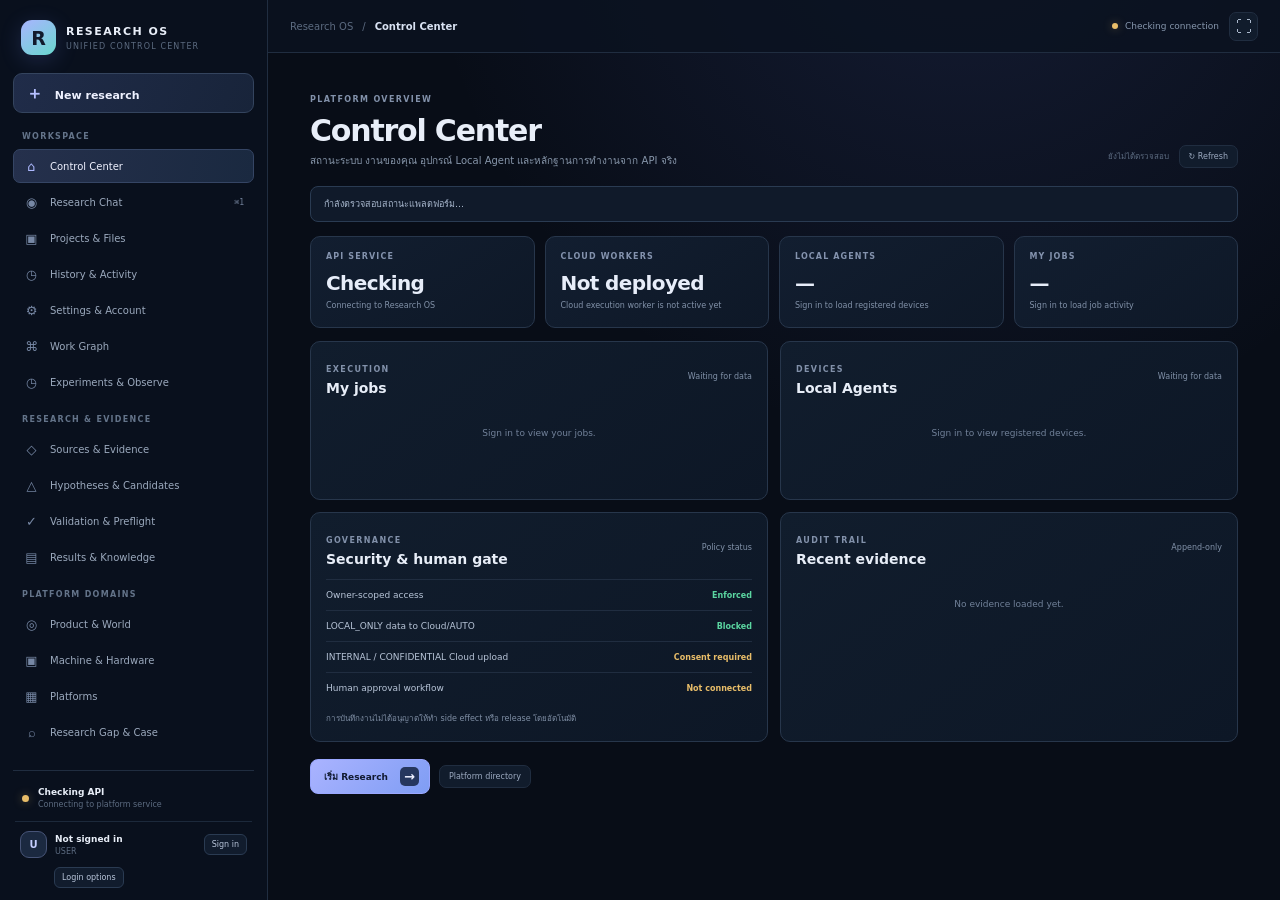
==== apps/research_os_web/index.html @ 54ca1c0e "docs(plugins): clarify backend file storage durability" ====
<!doctype html>
<html lang="th">
<head>
<meta charset="utf-8"><meta name="viewport" content="width=device-width,initial-scale=1,viewport-fit=cover">
<meta name="theme-color" content="#0b1020"><meta name="description" content="Research OS unified research and engineering platform">
<title>Research OS — Control Center</title><link rel="stylesheet" href="./app.css">
</head>
<body>
<div class="app-shell">
<aside class="sidebar" id="sidebar">
  <div class="brand"><div class="brand-mark">R</div><div><strong>RESEARCH OS</strong><span>UNIFIED CONTROL CENTER</span></div><button class="mobile-close" id="closeSidebar" aria-label="Close menu">×</button></div>
  <button class="new-research" id="newResearch" type="button"><span>＋</span> New research</button>
  <nav class="nav" aria-label="Main navigation">
    <div class="nav-label">WORKSPACE</div>
    <button class="nav-link active" type="button" data-view="home"><span>⌂</span> Control Center</button>
    <button class="nav-link" type="button" data-view="chat"><span>◉</span> Research Chat <kbd>⌘1</kbd></button>
    <button class="nav-link" type="button" data-view="workspace" data-module="Projects & Files"><span>▣</span> Projects & Files</button>
    <button class="nav-link" type="button" data-view="workspace" data-module="History & Activity"><span>◷</span> History & Activity</button>
    <button class="nav-link" type="button" data-view="workspace" data-module="Settings & Account"><span>⚙</span> Settings & Account</button>
    <button class="nav-link" type="button" data-view="admin" data-admin-only hidden><span>▤</span> Admin Console</button>
    <button class="nav-link" type="button" data-view="registry" data-module="Work Graph"><span>⌘</span> Work Graph</button>
    <button class="nav-link" type="button" data-view="registry" data-module="Experiments & Observe"><span>◷</span> Experiments & Observe</button>
    <div class="nav-label">RESEARCH & EVIDENCE</div>
    <button class="nav-link" type="button" data-view="registry" data-module="Sources & Evidence"><span>◇</span> Sources & Evidence</button>
    <button class="nav-link" type="button" data-view="registry" data-module="Hypotheses & Candidates"><span>△</span> Hypotheses & Candidates</button>
    <button class="nav-link" type="button" data-view="registry" data-module="Validation & Preflight"><span>✓</span> Validation & Preflight</button>
    <button class="nav-link" type="button" data-view="registry" data-module="Results & Knowledge"><span>▤</span> Results & Knowledge</button>
    <div class="nav-label">PLATFORM DOMAINS</div>
    <button class="nav-link" type="button" data-view="registry" data-module="Product & World"><span>◎</span> Product & World</button>
    <button class="nav-link" type="button" data-view="registry" data-module="Machine & Hardware"><span>▣</span> Machine & Hardware</button>
    <button class="nav-link" type="button" data-view="registry" data-module="Platforms"><span>▦</span> Platforms</button>
    <button class="nav-link" type="button" data-view="registry" data-module="Research Gap & Case"><span>⌕</span> Research Gap & Case</button>
    <button class="nav-link" type="button" data-view="registry" data-module="Runtime & Compatibility"><span>⌁</span> Runtime & Compatibility</button>
    <button class="nav-link" type="button" data-view="registry" data-module="EFI & OpenCore"><span>◈</span> EFI & OpenCore</button>
    <div class="nav-label">SYSTEM & GOVERNANCE</div>
    <button class="nav-link" type="button" data-view="registry" data-module="Unified Master & Orchestration"><span>✳</span> Unified Master</button>
    <button class="nav-link" type="button" data-view="registry" data-module="Agents & Workers"><span>♧</span> Agents & Workers</button>
    <button class="nav-link" type="button" data-view="registry" data-module="Providers"><span>⌘</span> Providers</button>
    <button class="nav-link" type="button" data-view="plugins" data-min-role="OWNER"><span>▧</span> Plugin Center</button>
    <button class="nav-link" type="button" data-view="registry" data-module="Audit & Human Gate"><span>⛨</span> Audit & Human Gate</button>
  </nav>
  <div class="sidebar-footer">
    <div class="service-state"><i id="apiDot"></i><div><strong id="apiLabel">Checking API</strong><small id="apiDetail">Connecting to platform service</small></div></div>
    <div class="account-row"><div class="account-avatar">U</div><div class="account-copy"><strong id="accountEmail">Not signed in</strong><small id="accountRole">USER</small></div><button id="authButton" class="account-action" type="button">Sign in</button></div>
    <span id="ownerTools" hidden></span>
    <button id="loginOptionsButton" class="login-options-trigger" type="button">Login options</button><div id="loginOptions" class="login-options" hidden aria-label="Login providers"></div>
  </div>
</aside>
<div class="sidebar-scrim" id="sidebarScrim"></div>
<main class="main">
<header class="topbar"><div class="topbar-left"><button class="menu-toggle" id="openSidebar" type="button" aria-label="Open menu">☰</button><div class="breadcrumb"><span>Research OS</span><b>/</b><strong id="pageTitle">Control Center</strong></div></div><div class="topbar-right"><span class="connection-pill"><i id="connectionDot"></i><span id="connectionText">Checking connection</span></span><button class="icon-btn" id="focusMode" type="button" title="Toggle focus mode" aria-label="Toggle focus mode">⛶</button></div></header>
<section class="home-view" id="homeView">
  <div class="home-heading"><div><span class="eyebrow">PLATFORM OVERVIEW</span><h1>Control Center</h1><p>สถานะระบบ งานของคุณ อุปกรณ์ Local Agent และหลักฐานการทำงานจาก API จริง</p></div><div class="home-heading-actions"><span id="homeLastUpdated">ยังไม่ได้ตรวจสอบ</span><button class="subtle-button" id="refreshControlCenter" type="button">↻ Refresh</button></div></div>
  <div class="home-status" id="homeStatus" role="status" aria-live="polite">กำลังตรวจสอบสถานะแพลตฟอร์ม…</div>
  <div class="home-metrics">
    <article class="home-metric"><span>API SERVICE</span><strong id="homeApiStatus">Checking</strong><small id="homeApiDetail">Connecting to Research OS</small></article>
    <article class="home-metric"><span>CLOUD WORKERS</span><strong id="homeCloudStatus">Not deployed</strong><small id="homeCloudDetail">Cloud execution worker is not active yet</small></article>
    <article class="home-metric"><span>LOCAL AGENTS</span><strong id="homeAgentCount">—</strong><small id="homeAgentDetail">Sign in to load registered devices</small></article>
    <article class="home-metric"><span>MY JOBS</span><strong id="homeJobCount">—</strong><small id="homeJobDetail">Sign in to load job activity</small></article>
  </div>
  <div class="home-grid">
    <article class="home-panel"><header><div><span class="eyebrow">EXECUTION</span><h2>My jobs</h2></div><span class="panel-meta" id="homeJobSummary">Waiting for data</span></header><div id="homeJobs" class="home-list"><div class="home-empty">Sign in to view your jobs.</div></div></article>
    <article class="home-panel"><header><div><span class="eyebrow">DEVICES</span><h2>Local Agents</h2></div><span class="panel-meta" id="homeAgentSummary">Waiting for data</span></header><div id="homeAgents" class="home-list"><div class="home-empty">Sign in to view registered devices.</div></div></article>
    <article class="home-panel"><header><div><span class="eyebrow">GOVERNANCE</span><h2>Security & human gate</h2></div><span class="panel-meta">Policy status</span></header><ul class="home-security-list"><li><span>Owner-scoped access</span><strong class="state-ok">Enforced</strong></li><li><span>LOCAL_ONLY data to Cloud/AUTO</span><strong class="state-ok">Blocked</strong></li><li><span>INTERNAL / CONFIDENTIAL Cloud upload</span><strong class="state-warn">Consent required</strong></li><li><span>Human approval workflow</span><strong class="state-warn">Not connected</strong></li></ul><p class="home-panel-note">การบันทึกงานไม่ได้อนุญาตให้ทำ side effect หรือ release โดยอัตโนมัติ</p></article>
    <article class="home-panel"><header><div><span class="eyebrow">AUDIT TRAIL</span><h2>Recent evidence</h2></div><span class="panel-meta" id="homeEvidenceSummary">Append-only</span></header><div id="homeEvidence" class="home-list"><div class="home-empty">No evidence loaded yet.</div></div></article>
  </div>
  <div class="home-actions"><button class="run-btn" id="homeStartResearch" type="button">เริ่ม Research <b>→</b></button><button class="subtle-button" id="homeViewDirectory" type="button">Platform directory</button></div>
</section>
<section class="admin-view" id="adminView" hidden>
  <div class="admin-heading"><div><span class="eyebrow">OWNER WORKSPACE</span><h1>Admin Console</h1><p>ภาพรวมทรัพยากรแพลตฟอร์มและ Audit จาก Management API · OWNER only</p></div><div class="admin-heading-actions"><span id="adminLastUpdated">Not loaded</span><button class="subtle-button" id="refreshAdminConsole" type="button">↻ Refresh</button></div></div>
  <div class="admin-status" id="adminStatus" role="status" aria-live="polite">กำลังตรวจสอบสิทธิ์และโหลดข้อมูล…</div>
  <div class="admin-metrics"><article class="admin-metric"><span>ORGANIZATIONS</span><strong id="adminOrganizationsCount">—</strong></article><article class="admin-metric"><span>PROJECTS</span><strong id="adminProjectsCount">—</strong></article><article class="admin-metric"><span>APPLICATIONS</span><strong id="adminApplicationsCount">—</strong></article><article class="admin-metric"><span>APIS</span><strong id="adminApisCount">—</strong></article></div>
  <div class="admin-grid"><article class="admin-panel"><header><div><span class="eyebrow">TENANCY</span><h2>Organizations</h2></div></header><div id="adminOrganizations" class="admin-list"><div class="home-empty">No data loaded.</div></div></article><article class="admin-panel"><header><div><span class="eyebrow">WORKSPACE</span><h2>Projects</h2></div></header><div id="adminProjects" class="admin-list"><div class="home-empty">No data loaded.</div></div></article><article class="admin-panel"><header><div><span class="eyebrow">INTEGRATIONS</span><h2>Applications</h2></div></header><div id="adminApplications" class="admin-list"><div class="home-empty">No data loaded.</div></div></article><article class="admin-panel"><header><div><span class="eyebrow">CATALOG</span><h2>APIs</h2></div></header><div id="adminApis" class="admin-list"><div class="home-empty">No data loaded.</div></div></article><article class="admin-panel admin-audit-panel"><header><div><span class="eyebrow">GOVERNANCE</span><h2>Management audit</h2></div><span class="panel-meta" id="adminAuditCount">Read-only</span></header><div id="adminAudit" class="admin-list"><div class="home-empty">No audit data loaded.</div></div></article></div>
  <p class="admin-note">หน้าจอนี้เป็น read-only inventory ในเฟสแรก ยังไม่เปิดคำสั่งเปลี่ยน Role, User, Policy หรือการจัดการ Credential จากหน้าเว็บ จนกว่าจะมี durable persistence และ audit/approval flow ครบ</p>
</section>
<section class="workspace-view plugin-view" id="pluginView" hidden>
  <div class="workspace-heading"><div><span class="eyebrow">FIRST-PARTY INTEGRATIONS</span><h1>Plugin Center</h1><p>จัดการเฉพาะ Connector ที่มี API จริง · ไม่ติดตั้งโค้ดภายนอกหรือเปิดเผย Secret</p><p class="admin-note">OAuth tokens และ service settings เก็บใน backend file storage; ความคงทนขึ้นกับ storage volume หากเป็น ephemeral cloud filesystem ข้อมูลอาจหายหลัง restart/redeploy จึงไม่ใช่ secret backup ถาวร</p></div><div class="workspace-heading-actions"><span id="pluginUpdated">Not loaded</span><button class="subtle-button" id="pluginRefresh" type="button">↻ Refresh</button></div></div>
  <div class="workspace-status" id="pluginStatus" role="status" aria-live="polite">ต้องลงชื่อเข้าใช้ด้วย OWNER เพื่อจัดการ Integration</div>
  <div class="plugin-grid">
    <article class="plugin-panel"><header><div><span class="eyebrow">CONNECTOR</span><h2>Google Workspace</h2></div><span class="panel-meta" id="pluginGoogleState">UNKNOWN</span></header><p id="pluginGoogleDetail">ตรวจสอบสถานะ OAuth จาก Backend</p><div class="plugin-actions"><button class="subtle-button" id="pluginGoogleConnect" type="button">Connect</button><button class="subtle-button" id="pluginGoogleDisconnect" type="button">Disconnect</button></div><h3>Enabled services and OAuth scopes</h3><div id="pluginGoogleServices" class="plugin-services"><div class="home-empty">No service data loaded.</div></div><button class="run-btn plugin-save" id="pluginGoogleSave" type="button">Save services</button></article>
    <article class="plugin-panel"><header><div><span class="eyebrow">AI CONNECTIONS</span><h2>AI Provider Connections</h2></div><span class="panel-meta">READ ONLY</span></header><p>สถานะจาก Provider Connection API จริง · การตั้งค่า Credential ทำที่ Backend เท่านั้น</p><div id="pluginAIProviders" class="plugin-list"><div class="home-empty">No provider data loaded.</div></div></article>
    <article class="plugin-panel"><header><div><span class="eyebrow">IDENTITY</span><h2>Login Providers</h2></div><span class="panel-meta">AUTH CATALOG</span></header><p>รายการผู้ให้บริการยืนยันตัวตน ไม่ใช่สิทธิ์เข้าถึง Repository หรือ Workspace</p><div id="pluginIdentityProviders" class="plugin-list"><div class="home-empty">No identity provider data loaded.</div></div></article>
  </div>
  <p class="admin-note">ขอบเขตปัจจุบัน: Built-in integrations เท่านั้น ยังไม่มี Third-party Plugin Marketplace หรือการติดตั้ง/รันโค้ด Plugin ที่ผู้ใช้อัปโหลด จึงไม่แสดงสถานะ Installed สำหรับ Plugin ที่ไม่มี Executor จริง</p>
</section>
<section class="workspace-view" id="workspaceView" hidden>
  <div class="workspace-heading"><div><span class="eyebrow">USER WORKSPACE</span><h1 id="workspaceTitle">Projects & Files</h1><p id="workspaceDescription">ข้อมูลจาก Research OS API จริง โดยไม่สร้างหรือแก้ไขข้อมูลแทนระบบต้นทาง</p></div><div class="workspace-heading-actions"><span id="workspaceUpdated">Not loaded</span><button class="subtle-button" id="workspaceRefresh" type="button">↻ Refresh</button></div></div>
  <div class="workspace-status" id="workspaceStatus" role="status" aria-live="polite">รอโหลดข้อมูลจาก API…</div>
  <div class="workspace-content" id="workspaceContent"><div class="home-empty">เลือกเมนูเพื่อโหลดข้อมูลจาก API</div></div>
</section>
<section class="chat-view active" id="chatView" hidden>
  <div class="conversation-heading"><div><span class="eyebrow">RESEARCH WORKSPACE</span><h1 id="researchTitle">เริ่มต้นการวิจัย</h1><p>กำหนดโจทย์ · ตรวจสอบหลักฐาน · สร้างข้อสรุปที่ตรวจสอบย้อนกลับได้</p></div><div class="heading-actions"><span class="state" id="researchState">READY</span><button class="subtle-button" id="chatLayoutToggle" type="button" aria-pressed="false" aria-label="Switch to wide chat">↗ แชทกว้าง</button><button class="subtle-button" id="startWork" type="button">เริ่มงาน</button><button class="subtle-button" id="clearConversation" type="button">Clear chat</button></div></div>
  <div class="conversation-scroll" id="conversationScroll"><div class="messages" id="messages" aria-live="polite">
    <div class="empty-state" id="welcomeState"><div class="welcome-mark">R</div><span class="eyebrow">YOUR RESEARCH DESK</span><h2>ยินดีต้อนรับกลับครับเพื่อน</h2><p>เริ่มจากคำถามหรือปัญหาที่ต้องการค้นคว้า แล้วให้ Research OS ช่วยจัดโครงสร้างการตรวจสอบ</p><div class="suggestions"><button type="button" data-prompt="วิเคราะห์สถาปัตยกรรม Research OS จาก repository และแยกส่วนที่มีอยู่จริงกับส่วนที่ยังขาด">วิเคราะห์สถาปัตยกรรมแพลตฟอร์ม</button><button type="button" data-prompt="สร้าง research brief พร้อมข้อเท็จจริง หลักฐาน ช่องว่าง และคำถามที่ยังไม่คลี่คลาย">สร้าง Research Brief</button><button type="button" data-prompt="ตรวจสอบความเข้ากันได้ของระบบ โดยระบุแหล่งข้อมูลและระดับความเชื่อมั่น">ตรวจสอบ Compatibility</button></div></div>
  </div></div>
  <div class="composer-dock"><form id="researchForm" class="research-composer"><label class="sr-only" for="prompt">Research message</label><textarea id="prompt" rows="1" required placeholder="ส่งข้อความถึง Research OS… (Enter เพื่อส่ง · Shift+Enter ขึ้นบรรทัดใหม่)"></textarea><div class="composer-bottom"><div class="composer-tools"><button type="button" class="tool-chip enabled" id="deepMode" aria-pressed="true">✳ Deep Research <span>ON</span></button><span class="composer-hint">Claim → Evidence → Verification → Confidence</span></div><button class="run-btn" type="submit" id="runButton">Send <b>↑</b></button></div></form><p class="composer-note">Research OS · ตรวจสอบหลักฐานก่อนนำข้อสรุปไปใช้</p></div>
</section>
<span id="health" hidden>checking</span>
<section class="registry-view" id="registryView" hidden><div class="registry-heading"><span class="eyebrow">PLATFORM DIRECTORY</span><h1 id="registryTitle">Platform domains</h1><p>ขอบเขตความสามารถของแพลตฟอร์ม · สถานะการเชื่อมต่อต้องยืนยันจาก API และ runtime จริง</p></div><div class="registry-notice"><b>i</b><div><strong>Architecture directory</strong><p>รายการโมดูลนี้ใช้แสดงโครงสร้างระบบ ไม่ได้หมายความว่าทุกโมดูลเปิดใช้งานผ่าน API แล้ว</p></div></div><div class="registry-grid">
<article class="registry-card"><span>01 / RESEARCH</span><h2>Discover → Research</h2><p>กำหนดโจทย์ ขอบเขต แผนการค้นคว้า และรวบรวมข้อมูล</p></article>
<article class="registry-card"><span>02 / EVIDENCE</span><h2>Sources → Evidence</h2><p>Provenance, claim mapping, verification, confidence และ contradictions</p></article>
<article class="registry-card"><span>03 / DECISION</span><h2>Hypothesis → Candidate</h2><p>ตั้งสมมติฐาน ประเมินทางเลือก และเก็บเหตุผลการตัดสินใจ</p></article>
<article class="registry-card"><span>04 / VALIDATION</span><h2>Validate → Preflight</h2><p>ตรวจ contract, compatibility, policy และ release readiness</p></article>
<article class="registry-card"><span>05 / GOVERNANCE</span><h2>Human Gate → Experiment</h2><p>อนุมัติโดยมนุษย์ก่อนดำเนินการทดลองหรือเปลี่ยนแปลงระบบ</p></article>
<article class="registry-card"><span>06 / LEARNING</span><h2>Observe → Result → Knowledge</h2><p>ติดตามผล สรุปบทเรียน และจัดเก็บความรู้ที่ตรวจสอบย้อนกลับได้</p></article>
<article class="registry-card"><span>07 / ENGINEERING</span><h2>Machine · Hardware · EFI</h2><p>บริบทเครื่อง อุปกรณ์ ระบบปฏิบัติการ Runtime และ EFI/OpenCore</p></article>
<article class="registry-card"><span>08 / ORCHESTRATION</span><h2>Unified Master · Agents · Providers</h2><p>ประสานงานผู้ให้บริการ เครื่องมือ workers และ audit trail</p></article>
</div><button class="run-btn return-chat" id="returnChat" type="button">Back to Research Chat →</button></section>
</main>
</div>
<script src="./app.js" defer></script>
</body></html>
---- apps/research_os_web/app.css ----
:root{color-scheme:dark;font-family:Inter,ui-sans-serif,system-ui,-apple-system,BlinkMacSystemFont,"Segoe UI",sans-serif;--bg:#080d17;--panel:#0d1523;--panel2:#111d2e;--line:#202d40;--line2:#2a3b52;--text:#e8eef8;--muted:#8796aa;--dim:#5c6b80;--accent:#8b9cff;--accent2:#62d6c5;--good:#5bd6a1;--warn:#e8bd69;--danger:#f07d8d}*{box-sizing:border-box}html,body{width:100%;height:100%;min-height:100%;margin:0;overflow:hidden;background:var(--bg);color:var(--text)}body{background:radial-gradient(ellipse at 75% -15%,rgba(91,111,210,.16),transparent 40%),var(--bg)}button,textarea{font:inherit}button{cursor:pointer}button:focus-visible,textarea:focus-visible{outline:2px solid var(--accent);outline-offset:2px}.app-shell{height:100dvh;min-height:0;display:grid;grid-template-columns:268px minmax(0,1fr);overflow:hidden}.sidebar{height:100dvh;min-height:0;display:flex;flex-direction:column;background:rgba(10,17,29,.97);border-right:1px solid var(--line);padding:18px 13px 12px;overflow:hidden;z-index:30}.brand{display:flex;align-items:center;gap:10px;padding:2px 8px 18px}.brand-mark{width:35px;height:35px;display:grid;place-items:center;border-radius:11px;background:linear-gradient(145deg,#a9b4ff,#69d8ce);color:#111a2c;font-size:19px;font-weight:900;box-shadow:0 5px 22px #768cff30}.brand strong,.brand span{display:block}.brand strong{font-size:11px;letter-spacing:.13em}.brand span{margin-top:4px;color:var(--dim);font-size:8px;letter-spacing:.14em}.mobile-close{display:none;margin-left:auto}.new-research{width:100%;height:40px;border:1px solid #34445e;border-radius:9px;background:linear-gradient(110deg,#202c49,#18243a);color:#eef1ff;text-align:left;padding:0 12px;font-size:11px;font-weight:650}.new-research span{font-size:17px;margin-right:8px;color:#b6c0ff}.nav{flex:1;min-height:0;overflow-y:auto;scrollbar-width:thin;scrollbar-color:#34435b transparent;margin:17px -3px 12px;padding:0 3px}.nav-label{padding:14px 9px 6px;color:#64748a;font-size:8px;letter-spacing:.16em;font-weight:750}.nav-label:first-child{padding-top:2px}.nav-link{display:flex;align-items:center;gap:10px;width:100%;height:34px;padding:0 9px;margin:2px 0;border:1px solid transparent;border-radius:7px;background:transparent;color:#9ba9bd;text-align:left;font-size:10px;white-space:nowrap}.nav-link>span:first-child{width:17px;color:#7788a5;font-size:13px;text-align:center}.nav-link:hover{background:#141f31;color:#e4ebfa}.nav-link.active{background:linear-gradient(100deg,#25304c,#1a2940);border-color:#354564;color:#f0f2ff}.nav-link.active>span:first-child{color:#aeb9ff}.nav-link kbd{margin-left:auto;color:#71809a;font-size:8px}.sidebar-footer{border-top:1px solid var(--line);padding:11px 2px 0;flex-shrink:0}.service-state{display:flex;align-items:center;gap:9px;padding:5px 7px 12px}.service-state>i,.connection-pill i{width:7px;height:7px;flex:none;border-radius:50%;background:var(--warn);box-shadow:0 0 10px #e8bd6960}.service-state strong,.service-state small{display:block}.service-state strong{font-size:9px}.service-state small{margin-top:3px;color:var(--dim);font-size:8px}.account-row{display:flex;align-items:center;gap:8px;padding:9px 5px 4px;border-top:1px solid #1c293b}.account-avatar{width:27px;height:27px;display:grid;place-items:center;border:1px solid #475477;border-radius:9px;background:#1b2940;color:#c5ceff;font-size:10px;font-weight:800}.account-copy{min-width:0;flex:1}.account-copy strong,.account-copy small{display:block;overflow:hidden;text-overflow:ellipsis;white-space:nowrap}.account-copy strong{font-size:9px}.account-copy small{margin-top:3px;color:var(--dim);font-size:8px}.account-action,.login-options-trigger{border:1px solid var(--line2);border-radius:6px;background:#111c2d;color:#b9c6db;padding:5px 7px;font-size:8px}.login-options-trigger{margin:5px 0 0 39px}.login-options{display:grid;gap:6px;padding:8px 6px}.login-options input{min-width:0;width:100%;padding:8px;border:1px solid var(--line2);border-radius:6px;background:#0b1422;color:var(--text)}.main{height:100dvh;min-width:0;min-height:0;display:flex;flex-direction:column;overflow:hidden}.topbar{height:53px;flex:none;display:flex;align-items:center;justify-content:space-between;padding:0 22px;border-bottom:1px solid var(--line);background:#0a1220cc}.topbar-left,.topbar-right{display:flex;align-items:center;gap:13px}.breadcrumb{display:flex;align-items:center;gap:9px;font-size:10px}.breadcrumb span,.breadcrumb b{color:var(--dim);font-weight:450}.breadcrumb strong{color:#d9e2f2;font-weight:600}.topbar-right{gap:10px}.connection-pill{display:flex;align-items:center;gap:7px;color:#8797ad;font-size:9px}.connection-pill i{width:6px;height:6px}.icon-btn,.menu-toggle{width:29px;height:29px;border:1px solid var(--line);border-radius:7px;background:#111c2c;color:#aab8cc}.menu-toggle{display:none}.chat-view{flex:1;min-height:0;display:flex;flex-direction:column;overflow:hidden}.conversation-heading{display:flex;align-items:center;justify-content:space-between;gap:14px;padding:17px 26px 14px;border-bottom:1px solid #1b293b;background:linear-gradient(90deg,#0d1728,#0d1523)}.eyebrow{color:#8291aa;font-size:8px;letter-spacing:.17em;font-weight:750}.conversation-heading h1{margin:5px 0 3px;font-size:17px;letter-spacing:-.025em;font-weight:650}.conversation-heading p{margin:0;color:#8291a6;font-size:9px}.heading-actions{display:flex;align-items:center;gap:8px}.state{border:1px solid #30405a;border-radius:20px;padding:5px 9px;color:#aab8d1;font-size:8px;letter-spacing:.08em}.subtle-button{border:1px solid var(--line);border-radius:7px;background:#111c2c;color:#9caac0;padding:6px 9px;font-size:8px}.conversation-scroll{flex:1;min-height:0;overflow-y:auto;overscroll-behavior:contain;scrollbar-color:#34445d transparent;scrollbar-width:thin}.messages{width:min(100%,980px);min-height:100%;margin:0 auto;padding:28px 30px 34px;display:flex;flex-direction:column;gap:16px}.empty-state{width:min(100%,650px);margin:auto;display:flex;flex-direction:column;align-items:center;text-align:center;padding:35px 12px}.welcome-mark{width:53px;height:53px;display:grid;place-items:center;margin-bottom:17px;border:1px solid #394a72;border-radius:17px;background:linear-gradient(145deg,#1b2945,#142d3c);color:#c5ceff;font-size:27px;font-weight:800;box-shadow:0 12px 40px #5d6cbd20}.empty-state h2{margin:10px 0 7px;font-size:clamp(21px,3vw,29px);font-weight:620;letter-spacing:-.04em}.empty-state p{max-width:470px;margin:0;color:#8797ad;font-size:11px;line-height:1.8}.suggestions{display:flex;justify-content:center;flex-wrap:wrap;gap:7px;margin-top:22px}.suggestions button{border:1px solid #2b3b54;border-radius:20px;background:#101c2d;color:#aab8d0;padding:8px 11px;font-size:9px}.suggestions button:hover{border-color:#6978b5;background:#192640;color:#e3e9ff}.message{max-width:min(84%,760px);padding:13px 16px;border:1px solid #27364b;border-radius:13px;background:#111d2d;color:#d6dfed;font-size:12px;line-height:1.75;white-space:pre-wrap;overflow-wrap:anywhere}.message.user{align-self:flex-end;border-color:#39466f;background:linear-gradient(130deg,#202c4a,#192b40);color:#eef1ff;border-bottom-right-radius:4px}.message.assistant{align-self:flex-start;border-bottom-left-radius:4px}.message.system{align-self:center;max-width:90%;background:#161e2b;color:#9cacc1;font-size:10px}.composer-dock{flex:none;padding:12px 22px max(9px,env(safe-area-inset-bottom));border-top:1px solid var(--line);background:linear-gradient(180deg,#0b1422,#0a1220)}.research-composer{width:min(100%,940px);margin:0 auto;border:1px solid #354763;border-radius:13px;background:#101c2c;box-shadow:0 12px 36px #0003;overflow:hidden}.research-composer:focus-within{border-color:#7180c0;box-shadow:0 0 0 2px #7180c020,0 12px 36px #0003}.research-composer textarea{display:block;width:100%;min-height:52px;max-height:180px;resize:vertical;padding:14px 16px 7px;border:0;outline:0;background:transparent;color:#e7eef9;font-size:12px;line-height:1.6}.research-composer textarea::placeholder{color:#708199}.composer-bottom{display:flex;align-items:center;justify-content:space-between;gap:12px;padding:7px 9px 9px}.composer-tools{display:flex;align-items:center;gap:10px}.tool-chip{border:1px solid #2d3d55;border-radius:7px;background:#152238;color:#aebbd0;padding:6px 9px;font-size:9px}.tool-chip span{margin-left:5px;color:var(--accent2);font-size:8px}.tool-chip.enabled{border-color:#455785}.composer-hint{color:#65758d;font-size:8px}.run-btn{display:flex;align-items:center;gap:12px;border:1px solid #9aa7ff;border-radius:8px;background:linear-gradient(135deg,#aab3ff,#7f9df4);color:#111a31;padding:7px 10px 7px 13px;font-size:9px;font-weight:800}.run-btn b{width:19px;height:19px;display:grid;place-items:center;border-radius:5px;background:#26375e;color:#eef0ff;font-size:13px}.run-btn:disabled{opacity:.55;cursor:wait}.composer-note{width:min(100%,940px);margin:6px auto 0;color:#617189;text-align:center;font-size:8px}.registry-view{flex:1;min-height:0;overflow:auto;padding:30px clamp(18px,4vw,54px)}.registry-heading h1{margin:8px 0;font-size:26px;letter-spacing:-.04em}.registry-heading p{color:var(--muted);font-size:11px}.registry-notice{display:flex;gap:12px;margin:22px 0;padding:14px;border:1px solid #35445e;border-radius:10px;background:#101b2b}.registry-notice>b{width:22px;height:22px;display:grid;place-items:center;border-radius:50%;background:#293958;color:#bdc8ff}.registry-notice strong{font-size:10px}.registry-notice p{margin:5px 0 0;color:#8999af;font-size:9px;line-height:1.6}.registry-grid{display:grid;grid-template-columns:repeat(3,minmax(0,1fr));gap:12px}.registry-card{min-height:142px;padding:17px;border:1px solid #27364b;border-radius:11px;background:linear-gradient(145deg,#111d2d,#0e1827)}.registry-card>span{color:#8e9acb;font-size:8px;letter-spacing:.13em}.registry-card h2{margin:11px 0 7px;font-size:14px}.registry-card p{margin:0;color:#8b9ab0;font-size:10px;line-height:1.7}.return-chat{margin-top:20px}.sr-only{position:absolute;width:1px;height:1px;padding:0;margin:-1px;overflow:hidden;clip:rect(0,0,0,0);white-space:nowrap;border:0}.sidebar-scrim{display:none}[hidden]{display:none!important}@media(min-width:1500px){.app-shell{grid-template-columns:286px minmax(0,1fr)}.messages{width:min(100%,1080px)}.conversation-heading{padding-left:36px;padding-right:36px}}@media(max-width:1050px){.app-shell{grid-template-columns:240px minmax(0,1fr)}.registry-grid{grid-template-columns:repeat(2,minmax(0,1fr))}.composer-hint{display:none}}@media(max-width:760px){html,body{height:100%;overflow:hidden}.app-shell{grid-template-columns:minmax(0,1fr)}.sidebar{position:fixed;inset:0 auto 0 0;width:min(300px,86vw);height:100dvh;transform:translateX(-105%);transition:transform .22s ease;box-shadow:20px 0 60px #0008}.sidebar.open{transform:translateX(0)}.sidebar-scrim.open{display:block;position:fixed;inset:0;background:#020611a8;z-index:20}.mobile-close{display:block;border:1px solid var(--line);border-radius:7px;background:#111c2c;color:#b9c7db;width:27px;height:27px}.menu-toggle{display:block}.topbar{height:48px;padding:0 12px}.topbar-left,.topbar-right{gap:8px}.connection-pill{font-size:8px}.conversation-heading{padding:13px 14px 11px}.conversation-heading h1{font-size:15px}.conversation-heading p{font-size:8px}.heading-actions{gap:5px}.subtle-button{padding:6px}.messages{padding:20px 13px 24px}.message{max-width:92%;font-size:11px}.composer-dock{padding:9px 10px max(8px,env(safe-area-inset-bottom))}.research-composer textarea{min-height:48px;padding:12px 12px 5px}.composer-hint{display:none}.registry-view{padding:22px 14px}.registry-grid{grid-template-columns:1fr 1fr;gap:8px}.registry-card{padding:13px;min-height:136px}.registry-card h2{font-size:12px}.registry-card p{font-size:9px}}@media(max-width:430px){.breadcrumb{font-size:9px}.connection-pill span{max-width:75px;overflow:hidden;white-space:nowrap}.conversation-heading p{max-width:230px}.state{padding:4px 6px}.registry-grid{grid-template-columns:1fr}.empty-state h2{font-size:22px}.suggestions{flex-direction:column;width:100%}.suggestions button{width:100%}.composer-tools{gap:5px}.tool-chip{padding:6px 7px}.composer-note{font-size:7px}}@media(prefers-reduced-motion:reduce){*,*::before,*::after{scroll-behavior:auto!important;transition:none!important;animation:none!important}}
.focus-mode .app-shell{grid-template-columns:minmax(0,1fr)}.focus-mode .sidebar{display:none}.focus-mode .topbar{background:#080f1b}.focus-mode .conversation-heading{padding-left:clamp(18px,4vw,54px);padding-right:clamp(18px,4vw,54px)}.focus-mode .messages{width:min(100%,1120px)}


.home-view{flex:1;min-height:0;overflow-y:auto;overscroll-behavior:contain;padding:clamp(18px,3vw,34px) clamp(16px,3.5vw,42px);scrollbar-width:thin;scrollbar-color:#34445d transparent}
.home-heading{display:flex;align-items:flex-end;justify-content:space-between;gap:18px;margin-bottom:18px}
.home-heading h1{margin:7px 0 5px;font-size:clamp(22px,3vw,30px);letter-spacing:-.04em}
.home-heading p{margin:0;color:var(--muted);font-size:10px}
.home-heading-actions{display:flex;align-items:center;gap:10px;color:var(--dim);font-size:8px;white-space:nowrap}
.home-status{margin-bottom:14px;padding:10px 13px;border:1px solid var(--line2);border-radius:8px;background:#101a2a;color:#aab9cf;font-size:9px;line-height:1.6}
.home-metrics{display:grid;grid-template-columns:repeat(4,minmax(0,1fr));gap:10px;margin-bottom:13px}
.home-metric{min-width:0;padding:15px;border:1px solid #27364b;border-radius:10px;background:linear-gradient(145deg,#121e30,#0e1827)}
.home-metric>span{display:block;color:#8493ae;font-size:8px;letter-spacing:.14em;font-weight:750}
.home-metric strong{display:block;margin:10px 0 5px;color:#e7edf9;font-size:20px;font-weight:650;letter-spacing:-.03em}
.home-metric small{display:block;color:#8191a8;font-size:8px;line-height:1.5}
.home-grid{display:grid;grid-template-columns:repeat(2,minmax(0,1fr));gap:12px}
.home-panel{min-width:0;padding:15px;border:1px solid #27364b;border-radius:10px;background:linear-gradient(145deg,#111d2d,#0d1726)}
.home-panel>header{display:flex;align-items:center;justify-content:space-between;gap:12px;margin-bottom:12px}
.home-panel h2{margin:4px 0 0;font-size:14px;font-weight:650}
.panel-meta{color:#8191a8;font-size:8px;white-space:nowrap}
.home-list{min-height:76px}
.home-list-item{display:flex;align-items:center;justify-content:space-between;gap:10px;padding:9px 0;border-top:1px solid #202d40}
.home-list-copy{min-width:0;display:flex;flex-direction:column;gap:4px}
.home-list-copy strong{overflow:hidden;color:#dce5f2;font-size:9px;font-weight:600;text-overflow:ellipsis;white-space:nowrap}
.home-list-copy small{overflow:hidden;color:#7889a1;font-size:8px;text-overflow:ellipsis;white-space:nowrap}
.home-status-tag{flex:none;max-width:46%;overflow:hidden;padding:4px 6px;border:1px solid #33445c;border-radius:20px;color:#aab8cc;font-size:7px;text-overflow:ellipsis;white-space:nowrap}
.status-completed,.status-connected,.status-info,.status-success{border-color:#285744;background:#12281f;color:#8edbb4}
.status-failed,.status-revoked,.status-error{border-color:#603843;background:#2b1820;color:#f0a0ad}
.status-running,.status-assigned,.status-checkpointing{border-color:#3a4f79;background:#18243c;color:#b6c6ff}
.status-waiting_for_local_agent,.status-queued,.status-no-recent-heartbeat,.status-retry_wait,.status-warn{border-color:#675438;background:#2b2418;color:#e8c17b}
.home-empty{padding:20px 8px;color:#718199;text-align:center;font-size:9px}
.home-security-list{display:grid;gap:0;margin:0;padding:0;list-style:none}
.home-security-list li{display:flex;align-items:center;justify-content:space-between;gap:12px;padding:10px 0;border-top:1px solid #202d40;color:#b8c5d8;font-size:9px}
.home-security-list strong{font-size:8px;white-space:nowrap}
.state-ok{color:var(--good)}.state-warn{color:var(--warn)}
.home-panel-note{margin:10px 0 0;color:#7f8ea4;font-size:8px;line-height:1.6}
.home-actions{display:flex;align-items:center;gap:9px;margin-top:17px}
@media(max-width:1050px){.home-metrics{grid-template-columns:repeat(2,minmax(0,1fr))}}
@media(max-width:760px){.home-view{padding:18px 13px max(20px,env(safe-area-inset-bottom))}.home-heading{align-items:flex-start;flex-direction:column;gap:10px}.home-heading-actions{width:100%;justify-content:space-between}.home-grid{grid-template-columns:1fr}.home-metrics{gap:8px}.home-metric{padding:12px}.home-metric strong{font-size:18px}.home-panel{padding:13px}.home-actions{flex-wrap:wrap}}
@media(max-width:430px){.home-metrics{grid-template-columns:1fr 1fr}.home-metric small{font-size:7px}.home-security-list li{align-items:flex-start;flex-direction:column;gap:4px}.home-status-tag{max-width:48%}}


.admin-view{flex:1;min-height:0;overflow-y:auto;overscroll-behavior:contain;padding:clamp(18px,3vw,34px) clamp(16px,3.5vw,42px)}
.admin-heading{display:flex;align-items:flex-end;justify-content:space-between;gap:18px;margin-bottom:18px}
.admin-heading h1{margin:7px 0 5px;font-size:clamp(22px,3vw,30px);letter-spacing:-.04em}
.admin-heading p{margin:0;color:var(--muted);font-size:10px}
.admin-heading-actions{display:flex;align-items:center;gap:10px;color:var(--dim);font-size:8px;white-space:nowrap}
.admin-status{margin-bottom:14px;padding:10px 13px;border:1px solid var(--line2);border-radius:8px;background:#101a2a;color:#aab9cf;font-size:9px;line-height:1.6}
.admin-metrics{display:grid;grid-template-columns:repeat(4,minmax(0,1fr));gap:10px;margin-bottom:13px}
.admin-metric{padding:15px;border:1px solid #27364b;border-radius:10px;background:linear-gradient(145deg,#121e30,#0e1827)}
.admin-metric span{display:block;color:#8493ae;font-size:8px;letter-spacing:.14em;font-weight:750}
.admin-metric strong{display:block;margin-top:10px;color:#e7edf9;font-size:21px;font-weight:650}
.admin-grid{display:grid;grid-template-columns:repeat(2,minmax(0,1fr));gap:12px}
.admin-panel{min-width:0;padding:15px;border:1px solid #27364b;border-radius:10px;background:linear-gradient(145deg,#111d2d,#0d1726)}
.admin-panel>header{display:flex;align-items:center;justify-content:space-between;margin-bottom:12px}
.admin-panel h2{margin:4px 0 0;font-size:14px;font-weight:650}
.admin-list-item{display:flex;flex-direction:column;gap:4px;padding:10px 0;border-top:1px solid #202d40}
.admin-list-item strong{color:#dce5f2;font-size:9px;font-weight:600}
.admin-list-item small{color:#7889a1;font-size:8px;overflow-wrap:anywhere}
.admin-audit-panel{grid-column:1/-1}
.admin-note{margin:14px 0 0;color:#7f8ea4;font-size:8px;line-height:1.7}
@media(max-width:1050px){.admin-metrics{grid-template-columns:repeat(2,minmax(0,1fr))}}
@media(max-width:760px){.admin-view{padding:18px 13px max(20px,env(safe-area-inset-bottom))}.admin-heading{align-items:flex-start;flex-direction:column;gap:10px}.admin-heading-actions{width:100%;justify-content:space-between}.admin-grid{grid-template-columns:1fr}.admin-audit-panel{grid-column:auto}.admin-panel{padding:13px}}

/* Wide chat layout preserves the active conversation while reclaiming the viewport. */
.chat-wide-mode .app-shell{grid-template-columns:minmax(0,1fr)}
.chat-wide-mode .sidebar,.chat-wide-mode .topbar{display:none}
.chat-wide-mode .conversation-heading{padding-left:clamp(18px,4vw,64px);padding-right:clamp(18px,4vw,64px)}
.chat-wide-mode .messages{width:min(100%,1280px);padding-left:clamp(18px,4vw,64px);padding-right:clamp(18px,4vw,64px)}
.chat-wide-mode .research-composer{width:min(100%,1200px)}
.chat-wide-mode .composer-dock{padding-left:clamp(12px,3vw,42px);padding-right:clamp(12px,3vw,42px)}
@media(max-width:760px){.chat-wide-mode .conversation-heading{align-items:flex-start;padding:12px}.chat-wide-mode .heading-actions{flex-wrap:wrap;justify-content:flex-end}.chat-wide-mode .messages{padding:16px 12px 22px}.chat-wide-mode .composer-dock{padding:8px 9px max(8px,env(safe-area-inset-bottom))}}

/* API-backed user workspaces; each card reports only observed source data. */
.workspace-view{flex:1;min-height:0;overflow-y:auto;overscroll-behavior:contain;padding:clamp(18px,3vw,34px) clamp(16px,3.5vw,42px)}
.workspace-heading{display:flex;align-items:flex-end;justify-content:space-between;gap:18px;margin-bottom:18px}
.workspace-heading h1{margin:7px 0 5px;font-size:clamp(22px,3vw,30px);letter-spacing:-.04em}
.workspace-heading p{margin:0;color:var(--muted);font-size:10px}
.workspace-heading-actions{display:flex;align-items:center;gap:10px;color:var(--dim);font-size:8px;white-space:nowrap}
.workspace-status{margin-bottom:14px;padding:10px 13px;border:1px solid var(--line2);border-radius:8px;background:#101a2a;color:#aab9cf;font-size:9px;line-height:1.6}
.workspace-content{display:grid;grid-template-columns:repeat(2,minmax(0,1fr));gap:10px}
.workspace-record{min-width:0;display:flex;flex-direction:column;gap:7px;padding:14px;border:1px solid #27364b;border-radius:10px;background:linear-gradient(145deg,#111d2d,#0d1726)}
.workspace-record strong{color:#dce5f2;font-size:10px;font-weight:650;overflow-wrap:anywhere}
.workspace-record small{color:#8191a8;font-size:8px;line-height:1.6;overflow-wrap:anywhere}
.workspace-record .home-status-tag{align-self:flex-start;max-width:100%}
.workspace-content .home-empty{grid-column:1/-1}
@media(max-width:760px){.workspace-view{padding:18px 13px max(20px,env(safe-area-inset-bottom))}.workspace-heading{align-items:flex-start;flex-direction:column;gap:10px}.workspace-heading-actions{width:100%;justify-content:space-between}.workspace-content{grid-template-columns:1fr}}

/* Local-first chat history; stored per signed-in account on this browser only. */
.chat-history-select{max-width:180px;min-width:130px;border:1px solid var(--line2);border-radius:8px;background:#101a2a;color:#cbd7e8;padding:7px 9px;font:inherit;font-size:9px}
.chat-response-meta{display:block;margin-top:8px;color:var(--dim);font-size:8px;line-height:1.5}
#chatHistoryStatus{color:var(--dim);font-size:8px;white-space:nowrap}
@media(max-width:760px){.chat-history-select{max-width:145px;min-width:110px}.conversation-heading .heading-actions{gap:6px}}
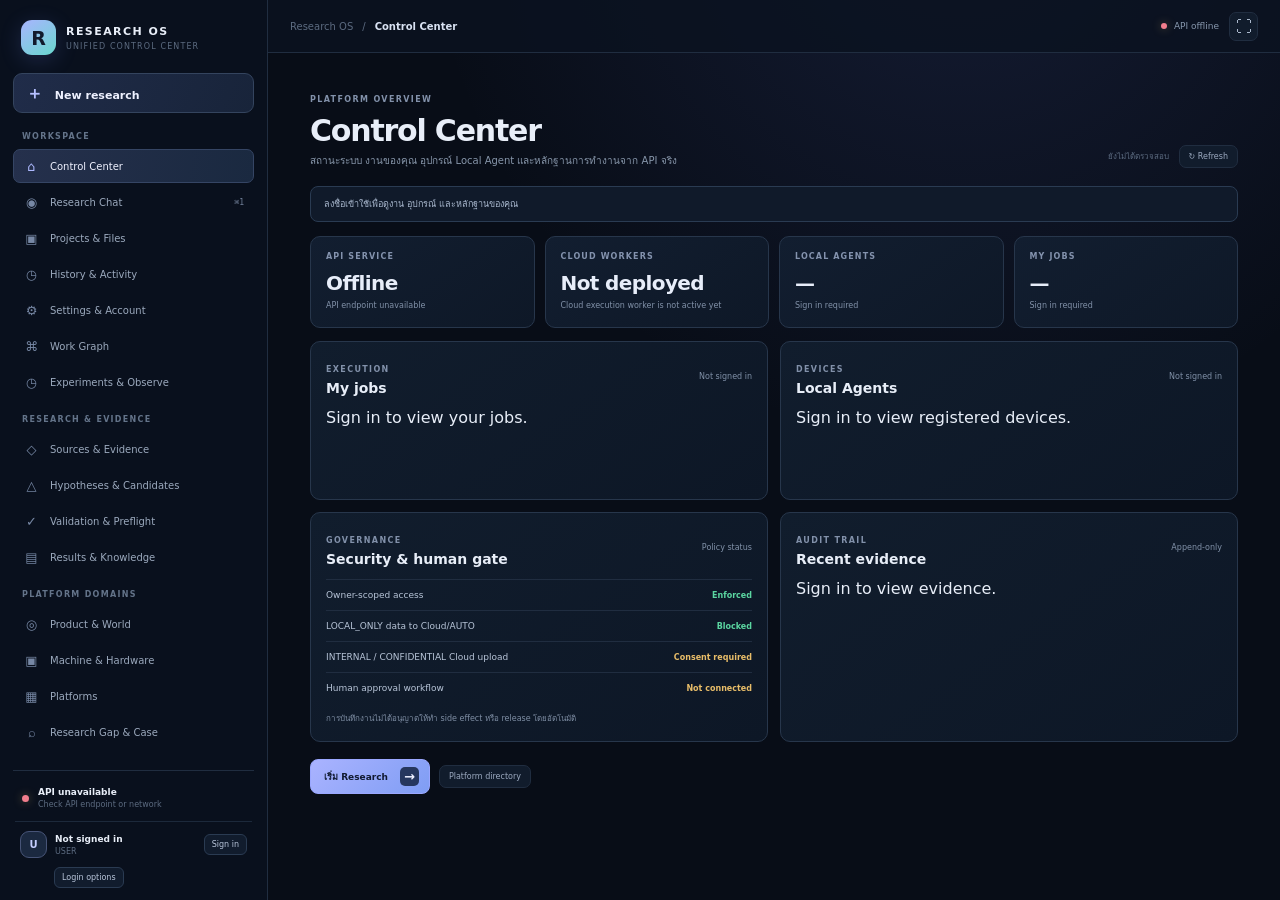
==== commit 442f525a: "Merge pull request #82 from phakphum12345/feat/web-chat-local-history feat(web-chat): add account-sc" ====
--- a/apps/research_os_web/index.html
+++ b/apps/research_os_web/index.html
@@ -36,7 +36,6 @@
     <button class="nav-link" type="button" data-view="registry" data-module="Unified Master & Orchestration"><span>✳</span> Unified Master</button>
     <button class="nav-link" type="button" data-view="registry" data-module="Agents & Workers"><span>♧</span> Agents & Workers</button>
     <button class="nav-link" type="button" data-view="registry" data-module="Providers"><span>⌘</span> Providers</button>
-    <button class="nav-link" type="button" data-view="plugins" data-min-role="OWNER"><span>▧</span> Plugin Center</button>
     <button class="nav-link" type="button" data-view="registry" data-module="Audit & Human Gate"><span>⛨</span> Audit & Human Gate</button>
   </nav>
   <div class="sidebar-footer">
@@ -73,23 +72,13 @@
   <div class="admin-grid"><article class="admin-panel"><header><div><span class="eyebrow">TENANCY</span><h2>Organizations</h2></div></header><div id="adminOrganizations" class="admin-list"><div class="home-empty">No data loaded.</div></div></article><article class="admin-panel"><header><div><span class="eyebrow">WORKSPACE</span><h2>Projects</h2></div></header><div id="adminProjects" class="admin-list"><div class="home-empty">No data loaded.</div></div></article><article class="admin-panel"><header><div><span class="eyebrow">INTEGRATIONS</span><h2>Applications</h2></div></header><div id="adminApplications" class="admin-list"><div class="home-empty">No data loaded.</div></div></article><article class="admin-panel"><header><div><span class="eyebrow">CATALOG</span><h2>APIs</h2></div></header><div id="adminApis" class="admin-list"><div class="home-empty">No data loaded.</div></div></article><article class="admin-panel admin-audit-panel"><header><div><span class="eyebrow">GOVERNANCE</span><h2>Management audit</h2></div><span class="panel-meta" id="adminAuditCount">Read-only</span></header><div id="adminAudit" class="admin-list"><div class="home-empty">No audit data loaded.</div></div></article></div>
   <p class="admin-note">หน้าจอนี้เป็น read-only inventory ในเฟสแรก ยังไม่เปิดคำสั่งเปลี่ยน Role, User, Policy หรือการจัดการ Credential จากหน้าเว็บ จนกว่าจะมี durable persistence และ audit/approval flow ครบ</p>
 </section>
-<section class="workspace-view plugin-view" id="pluginView" hidden>
-  <div class="workspace-heading"><div><span class="eyebrow">FIRST-PARTY INTEGRATIONS</span><h1>Plugin Center</h1><p>จัดการเฉพาะ Connector ที่มี API จริง · ไม่ติดตั้งโค้ดภายนอกหรือเปิดเผย Secret</p><p class="admin-note">OAuth tokens และ service settings เก็บใน backend file storage; ความคงทนขึ้นกับ storage volume หากเป็น ephemeral cloud filesystem ข้อมูลอาจหายหลัง restart/redeploy จึงไม่ใช่ secret backup ถาวร</p></div><div class="workspace-heading-actions"><span id="pluginUpdated">Not loaded</span><button class="subtle-button" id="pluginRefresh" type="button">↻ Refresh</button></div></div>
-  <div class="workspace-status" id="pluginStatus" role="status" aria-live="polite">ต้องลงชื่อเข้าใช้ด้วย OWNER เพื่อจัดการ Integration</div>
-  <div class="plugin-grid">
-    <article class="plugin-panel"><header><div><span class="eyebrow">CONNECTOR</span><h2>Google Workspace</h2></div><span class="panel-meta" id="pluginGoogleState">UNKNOWN</span></header><p id="pluginGoogleDetail">ตรวจสอบสถานะ OAuth จาก Backend</p><div class="plugin-actions"><button class="subtle-button" id="pluginGoogleConnect" type="button">Connect</button><button class="subtle-button" id="pluginGoogleDisconnect" type="button">Disconnect</button></div><h3>Enabled services and OAuth scopes</h3><div id="pluginGoogleServices" class="plugin-services"><div class="home-empty">No service data loaded.</div></div><button class="run-btn plugin-save" id="pluginGoogleSave" type="button">Save services</button></article>
-    <article class="plugin-panel"><header><div><span class="eyebrow">AI CONNECTIONS</span><h2>AI Provider Connections</h2></div><span class="panel-meta">READ ONLY</span></header><p>สถานะจาก Provider Connection API จริง · การตั้งค่า Credential ทำที่ Backend เท่านั้น</p><div id="pluginAIProviders" class="plugin-list"><div class="home-empty">No provider data loaded.</div></div></article>
-    <article class="plugin-panel"><header><div><span class="eyebrow">IDENTITY</span><h2>Login Providers</h2></div><span class="panel-meta">AUTH CATALOG</span></header><p>รายการผู้ให้บริการยืนยันตัวตน ไม่ใช่สิทธิ์เข้าถึง Repository หรือ Workspace</p><div id="pluginIdentityProviders" class="plugin-list"><div class="home-empty">No identity provider data loaded.</div></div></article>
-  </div>
-  <p class="admin-note">ขอบเขตปัจจุบัน: Built-in integrations เท่านั้น ยังไม่มี Third-party Plugin Marketplace หรือการติดตั้ง/รันโค้ด Plugin ที่ผู้ใช้อัปโหลด จึงไม่แสดงสถานะ Installed สำหรับ Plugin ที่ไม่มี Executor จริง</p>
-</section>
 <section class="workspace-view" id="workspaceView" hidden>
   <div class="workspace-heading"><div><span class="eyebrow">USER WORKSPACE</span><h1 id="workspaceTitle">Projects & Files</h1><p id="workspaceDescription">ข้อมูลจาก Research OS API จริง โดยไม่สร้างหรือแก้ไขข้อมูลแทนระบบต้นทาง</p></div><div class="workspace-heading-actions"><span id="workspaceUpdated">Not loaded</span><button class="subtle-button" id="workspaceRefresh" type="button">↻ Refresh</button></div></div>
   <div class="workspace-status" id="workspaceStatus" role="status" aria-live="polite">รอโหลดข้อมูลจาก API…</div>
   <div class="workspace-content" id="workspaceContent"><div class="home-empty">เลือกเมนูเพื่อโหลดข้อมูลจาก API</div></div>
 </section>
 <section class="chat-view active" id="chatView" hidden>
-  <div class="conversation-heading"><div><span class="eyebrow">RESEARCH WORKSPACE</span><h1 id="researchTitle">เริ่มต้นการวิจัย</h1><p>กำหนดโจทย์ · ตรวจสอบหลักฐาน · สร้างข้อสรุปที่ตรวจสอบย้อนกลับได้</p></div><div class="heading-actions"><span class="state" id="researchState">READY</span><button class="subtle-button" id="chatLayoutToggle" type="button" aria-pressed="false" aria-label="Switch to wide chat">↗ แชทกว้าง</button><button class="subtle-button" id="startWork" type="button">เริ่มงาน</button><button class="subtle-button" id="clearConversation" type="button">Clear chat</button></div></div>
+  <div class="conversation-heading"><div><span class="eyebrow">RESEARCH WORKSPACE</span><h1 id="researchTitle">เริ่มต้นการวิจัย</h1><p>กำหนดโจทย์ · ตรวจสอบหลักฐาน · สร้างข้อสรุปที่ตรวจสอบย้อนกลับได้</p></div><div class="heading-actions"><span class="state" id="researchState">READY</span><select class="chat-history-select" id="chatHistory" aria-label="Local conversation history"><option value="">History on this device</option></select><span id="chatHistoryStatus">Local history is stored on this device</span><button class="subtle-button" id="newChatSession" type="button">New chat</button><button class="subtle-button" id="chatLayoutToggle" type="button" aria-pressed="false" aria-label="Switch to wide chat">↗ แชทกว้าง</button><button class="subtle-button" id="startWork" type="button">เริ่มงาน</button><button class="subtle-button" id="clearConversation" type="button">Clear chat</button></div></div>
   <div class="conversation-scroll" id="conversationScroll"><div class="messages" id="messages" aria-live="polite">
     <div class="empty-state" id="welcomeState"><div class="welcome-mark">R</div><span class="eyebrow">YOUR RESEARCH DESK</span><h2>ยินดีต้อนรับกลับครับเพื่อน</h2><p>เริ่มจากคำถามหรือปัญหาที่ต้องการค้นคว้า แล้วให้ Research OS ช่วยจัดโครงสร้างการตรวจสอบ</p><div class="suggestions"><button type="button" data-prompt="วิเคราะห์สถาปัตยกรรม Research OS จาก repository และแยกส่วนที่มีอยู่จริงกับส่วนที่ยังขาด">วิเคราะห์สถาปัตยกรรมแพลตฟอร์ม</button><button type="button" data-prompt="สร้าง research brief พร้อมข้อเท็จจริง หลักฐาน ช่องว่าง และคำถามที่ยังไม่คลี่คลาย">สร้าง Research Brief</button><button type="button" data-prompt="ตรวจสอบความเข้ากันได้ของระบบ โดยระบุแหล่งข้อมูลและระดับความเชื่อมั่น">ตรวจสอบ Compatibility</button></div></div>
   </div></div>
